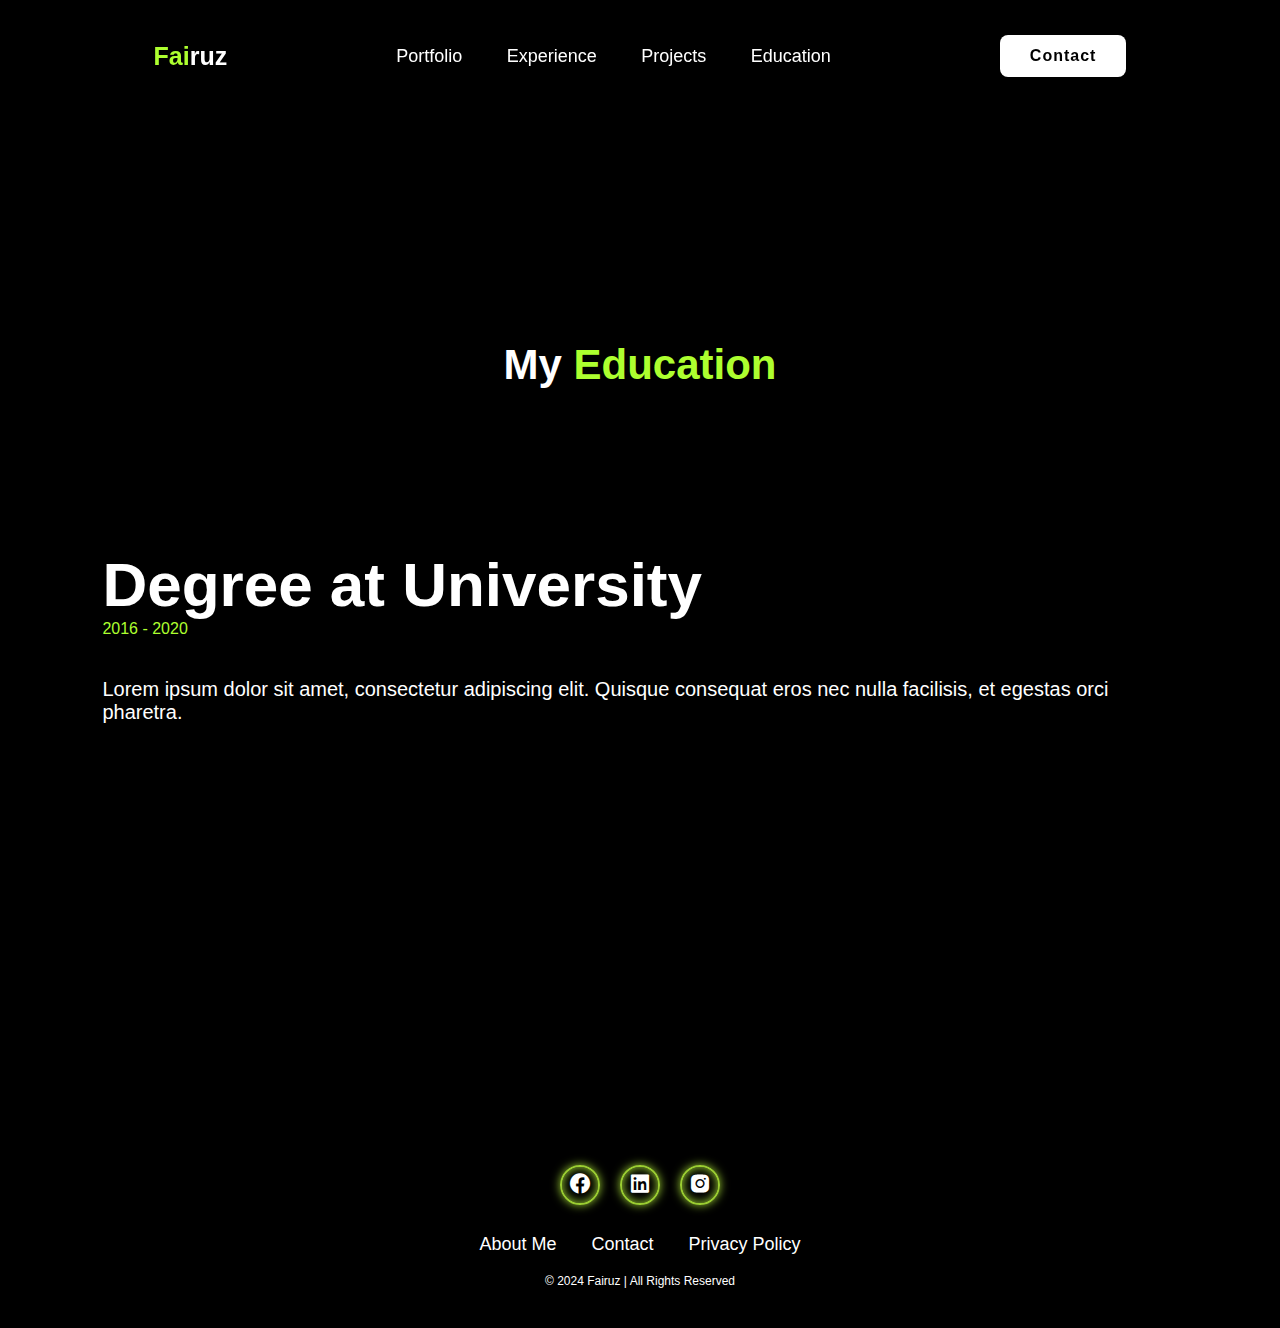
==== education.html @ f3a8c78b "Commit 1" ====
<!DOCTYPE html>
<html lang="en">
<head>
    <meta charset="UTF-8">
    <meta name="viewport" content="width=device-width, initial-scale=1.0">
    <title>Education - Portfolio M. Fairuz Abadi</title>
    <link rel="stylesheet" href="style.css">
    <link href='https://unpkg.com/boxicons@2.1.4/css/boxicons.min.css' rel='stylesheet'>
</head>
<body>
    <header class="header">
        <a href="index.html" class="logo"><span>Fai</span>ruz</a>
        <nav class="navbar">
            <a href="index.html">Portfolio</a>
            <a href="experience.html">Experience</a>
            <a href="projects.html">Projects</a>
            <a href="education.html" class="active">Education</a>
        </nav>
        <a href="#" class="contact">Contact</a>
    </header>

    <section class="education">
        <h2 class="heading">My <span>Education</span></h2>
        <div class="education-content">
            <div class="education-item">
                <h3>Degree at University</h3>
                <span>2016 - 2020</span>
                <p>Lorem ipsum dolor sit amet, consectetur adipiscing elit. Quisque consequat eros nec nulla facilisis, et egestas orci pharetra.</p>
            </div>
            <!-- Repeat for more education -->
        </div>
    </section>

    <footer class="footer">
        <div class="social">
            <a href="#"><i class='bx bxl-facebook-circle'></i></a>
            <a href="#"><i class='bx bxl-linkedin-square' ></i></a>
            <a href="#"><i class='bx bxl-instagram-alt' ></i></a>
        </div>

        <ul class="list">
            <li><a href="index.html">About Me</a></li>
            <li><a href="index.html#contact">Contact</a></li>
            <li><a href="#">Privacy Policy</a></li>
        </ul>

        <p class="copyright"> &copy; 2024 Fairuz | All Rights Reserved</p>
    </footer>
</body>
</html>
---- style.css ----
*{
    margin: 0;
    padding: 0;
    box-sizing: border-box;
    font-family: 'Poppins',sans-serif;
    text-decoration: none;
    list-style: none;
}

.header{
    position: fixed;
    top: 0;
    left: 0;
    width: 100%;
    padding: 35px 12%;
    background: rgba(0, 0, 0, 0.8);
    backdrop-filter: blur(10px);
    display: flex;
    justify-content: space-between;
    align-items: center;
    z-index: 100;
}

.logo{
    font-size: 25px;
    color: white;
    font-weight: 600;
    transition: 0.3s ease;
}

.logo:hover{
    color: greenyellow;
    text-shadow: 0 0 25px greenyellow,
                0 0 50px greenyellow;
    transform: scale(1.1);
}

span{
    color: greenyellow;
}

.navbar a{
    font-size: 18px;
    color: white;
    font-weight: 500;
    margin: 0 20px;
    border-bottom: 3px solid transparent;
    transition: 0.3s ease;
}

.navbar a:hover{
    color: greenyellow;
    border-bottom: 3px solid greenyellow;
}

.contact{
    padding: 10px 28px;
    background-color: white;
    color: black;
    border: 2px solid transparent ;
    border-radius: 8px;
    font-size: 16px;
    letter-spacing: 1px;
    font-weight: 600;
    transition: 0.3s ease;
}

.contact:hover{
    background-color: greenyellow;
    box-shadow: 0 0 25px greenyellow;
    color: white;
}

.home, .experience, .projects, .education {
    width: 100%;
    min-height: 125vh;
    background-color: rgb(241, 241, 241);
    display: flex;
    align-items: center;
    gap: 2em;
    padding: 30px 12% 0;
    padding-top: 150px;
}


.home-content, .experience-content, .projects-content, .education-content {
    max-width: 1500px;
}

.home-content h3, .experience h3, .projects h3, .education h3 {
    font-size: 42px;
}
.home-content h1, .experience h1, .projects h1, .education h1 {
    font-size: 62px;
    line-height: 1.2;
}
.home-content p, .experience p, .projects p, .education p {
    font-size: 18px;
    margin: 25px 0 30px;
}
.btn-box{
    width: 345px;
    display: flex;
    gap: 2em;
}
.btn-1{
    padding: 15px 28px;
    background-color: black;
    color: white;
    border: 2px solid transparent;
    border-radius: 8px;
    font-size: 18px;
    letter-spacing: 1px;
    font-weight: 600;
    transition: 0.3s ease;
    cursor: pointer;
}
.btn-1.btn-1:hover{
    background-color: white;
    color: black;
    border: 2px solid black;
}
.btn-2{
    padding: 15px 28px;
    background-color: yellowgreen;
    color: white;
    border: 2px solid black;
    border-radius: 8px;
    font-size: 18px;
    letter-spacing: 1px;
    font-weight: 600;
    transition: 0.3s ease;
    cursor: pointer;
}
.btn-2:hover{
    background-color: white;
    color: yellowgreen;
}

.img-box img{
    border-radius: 50%;
    width: 400px;
}

::-webkit-scrollbar{
    width: 15px;
}

::-webkit-scrollbar-thumb{
    background-color: greenyellow;
}
::-webkit-scrollbar-track{
    background-color: rgba(0, 0, 0, 0.6);
    width: 50px;
}

.about{
    display: flex;
    justify-content: center;
    align-items: center;
    padding: 12% 8%;
    gap: 10em;
    background: black;
}

.experience, .projects, .education {
    display: flex;
    justify-content: center;
    align-items: center;
    padding: 12% 8%;
    gap: 10em;
    background: black;
    flex-direction: column;
}

.about-img img, .experience-img img, .projects-img img, .education-img img {
    position: relative;
    width: 400px;
    box-shadow: 0 0 25px yellowgreen,
                0 0 50px yellowgreen;
    border-radius: 50%;
}

.about-content h2, .experience h2, .projects h2, .education h2 {
    text-align: left;
    color: white;
    font-size: 42px;
}
.about-content h3, .experience h3, .projects h3, .education h3 {
    font-size: 62px;
    color: white;
}
.about-content p, .experience p, .projects p, .education p {
    color: white;
    font-size: 20px;
    margin: 2em 0 3em;
}

.contact-form h2{
    text-align: center;
    margin-top: 3em;
    margin-bottom: 1em;
    font-size: 36px;
}
.contact-form form{
    max-width: 50em;
    margin: 1rem auto;
    text-align: center;
    margin-bottom: 3em;
}
.contact-form form .input-box{
    display: flex;
    justify-content: center;
    flex-wrap: wrap;
}
.contact-form form .input-box input,
.contact-form form textarea{
    width: 100%;
    padding: 1.5em;
    font-size: 18px;
    color: black;
    background: rgb(241, 241, 241);
    border-radius: .8rem ;
    margin: 1rem 0;
    resize: none;
}

.footer{
    position: relative;
    bottom: 0;
    width: 100%;
    padding: 40px 0;
    background-color: black;
}

.footer .social{
    text-align: center;
    padding-bottom: 25px;
    color: white;
}

.footer .social a{
    font-size: 24px;
    color: white;
    border: 2px solid yellowgreen;
    width: 40px;
    height: 40px;
    line-height: 38px;
    display: inline-block;
    text-align: center;
    border-radius: 50%;
    margin: 0 8px;
    box-shadow: inset 0 0 10px yellowgreen,
                0 0 10px yellowgreen;
    transition: 0.3s ease;
}

.footer .social a:hover{
    transform: scale(1.2)translateY(-10px);
    color: yellowgreen;
    border: 2px solid yellowgreen;
}
.footer ul{
    margin-top: 0;
    padding: 0;
    font-size: 18px;
    line-height: 1.6;
    margin-bottom: 0;
    text-align: center;
}
.footer ul li a{
    color: white;
    border-bottom: 3px solid transparent;
    transition: 0.3s ease;
}
.footer ul li a:hover{
    border-bottom: 3px solid yellowgreen;
}
.footer ul li{
    display: inline-block;
    padding: 0  15px;
}
.footer .copyright{
    margin-top: 15px;
    text-align: center;
    font-size: 12px;
    color: white;
}

/* Responsive Design */
@media (max-width: 768px) {
    .header {
        flex-direction: column;
        padding: 20px;
    }
    .navbar {
        display: flex;
        flex-direction: column;
        gap: 10px;
    }
    .home, .experience, .projects, .education {
        padding: 20px;
    }
    .about, .experience, .projects, .education {
        flex-direction: column;
        padding: 20px;
    }
    .about-img img, .experience-img img, .projects-img img, .education-img img {
        width: 200px;
    }
}
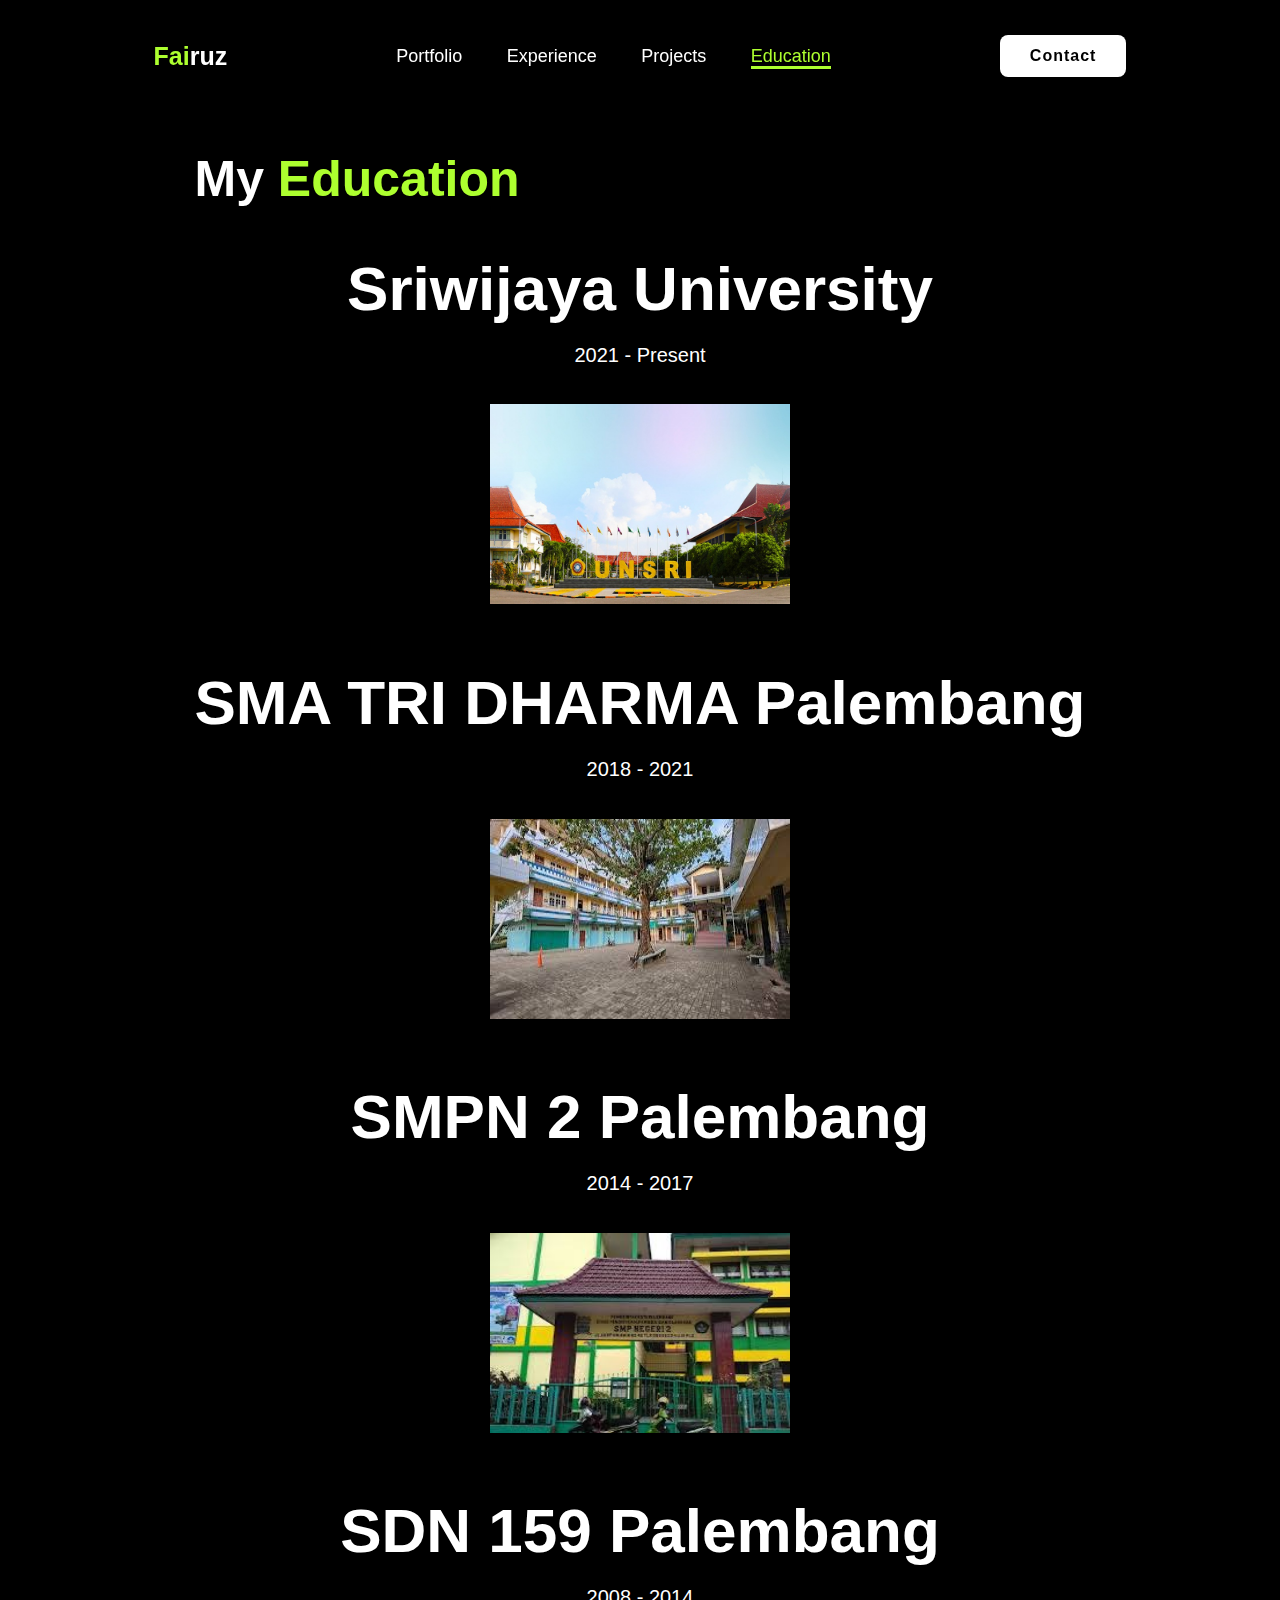
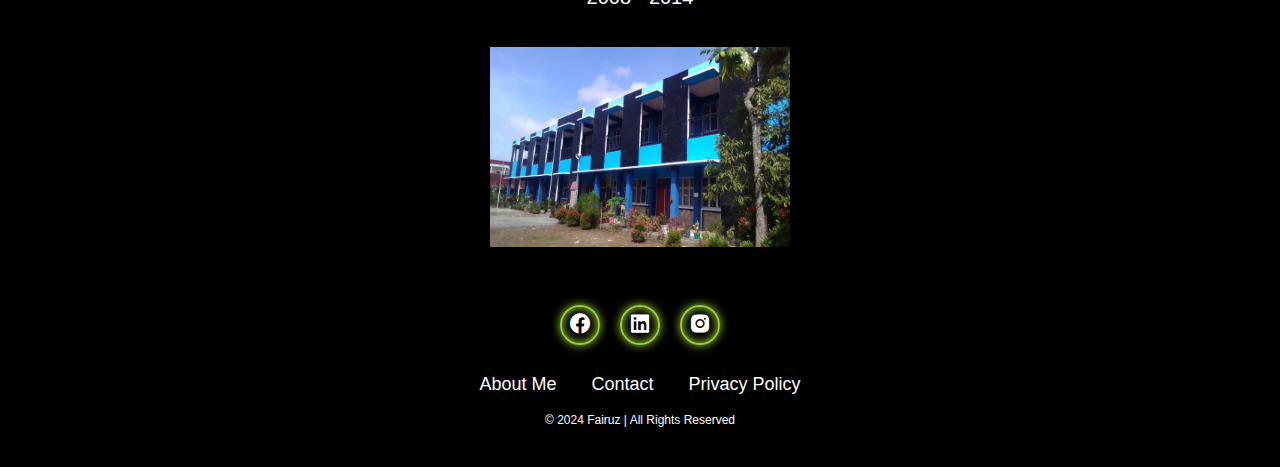
==== commit c609ea52: "Commit Final" ====
--- a/education.html
+++ b/education.html
@@ -3,7 +3,7 @@
 <head>
     <meta charset="UTF-8">
     <meta name="viewport" content="width=device-width, initial-scale=1.0">
-    <title>Education - Portfolio M. Fairuz Abadi</title>
+    <title>Education - M. Fairuz Abadi</title>
     <link rel="stylesheet" href="style.css">
     <link href='https://unpkg.com/boxicons@2.1.4/css/boxicons.min.css' rel='stylesheet'>
 </head>
@@ -20,31 +20,43 @@
     </header>
 
     <section class="education">
-        <h2 class="heading">My <span>Education</span></h2>
         <div class="education-content">
+            <h2>My <span>Education</span></h2>
             <div class="education-item">
-                <h3>Degree at University</h3>
-                <span>2016 - 2020</span>
-                <p>Lorem ipsum dolor sit amet, consectetur adipiscing elit. Quisque consequat eros nec nulla facilisis, et egestas orci pharetra.</p>
+                <h3>Sriwijaya University</h3>
+                <p>2021 - Present</p>
+                <img src="Univ.jpg" alt="Education 1">
             </div>
-            <!-- Repeat for more education -->
+            <div class="education-item">
+                <h3>SMA TRI DHARMA Palembang</h3>
+                <p>2018 - 2021</p>
+                <img src="SMA.jpg" alt="Education 2">
+            </div>
+            <div class="education-item">
+                <h3>SMPN 2 Palembang</h3>
+                <p>2014 - 2017</p>
+                <img src="SMP.jpg" alt="Education 2">
+            </div>
+            <div class="education-item">
+                <h3>SDN 159 Palembang</h3>
+                <p>2008 - 2014</p>
+                <img src="SD.jpg" alt="Education 2">
+            </div>
         </div>
     </section>
 
     <footer class="footer">
         <div class="social">
-            <a href="#"><i class='bx bxl-facebook-circle'></i></a>
-            <a href="#"><i class='bx bxl-linkedin-square' ></i></a>
-            <a href="#"><i class='bx bxl-instagram-alt' ></i></a>
+            <a href="https://www.facebook.com/fairusabadi123?locale=id_ID" target="_blank"><i class='bx bxl-facebook-circle'></i></a>
+            <a href="https://www.linkedin.com/in/fairuzabadi30/" target="_blank"><i class='bx bxl-linkedin-square' ></i></a>
+            <a href="https://www.instagram.com/fairuzabadii_/" target="_blank"><i class='bx bxl-instagram-alt' ></i></a>
         </div>
-
         <ul class="list">
             <li><a href="index.html">About Me</a></li>
             <li><a href="index.html#contact">Contact</a></li>
             <li><a href="#">Privacy Policy</a></li>
         </ul>
-
-        <p class="copyright"> &copy; 2024 Fairuz | All Rights Reserved</p>
+        <p class="copyright">&copy; 2024 Fairuz | All Rights Reserved</p>
     </footer>
 </body>
 </html>
--- a/style.css
+++ b/style.css
@@ -48,7 +48,8 @@
     transition: 0.3s ease;
 }
 
-.navbar a:hover{
+.navbar a:hover,
+.navbar a.active{
     color: greenyellow;
     border-bottom: 3px solid greenyellow;
 }
@@ -83,20 +84,21 @@
 }
 
 
-.home-content, .experience-content, .projects-content, .education-content {
+.home-content{
     max-width: 1500px;
 }
 
-.home-content h3, .experience h3, .projects h3, .education h3 {
+.home-content h3{
     font-size: 42px;
 }
-.home-content h1, .experience h1, .projects h1, .education h1 {
+.home-content h1 {
     font-size: 62px;
     line-height: 1.2;
 }
-.home-content p, .experience p, .projects p, .education p {
+.home-content p{
     font-size: 18px;
     margin: 25px 0 30px;
+    text-align: justify;
 }
 .btn-box{
     width: 345px;
@@ -164,16 +166,23 @@
 }
 
 .experience, .projects, .education {
-    display: flex;
+    display: flexbox;
     justify-content: center;
     align-items: center;
-    padding: 12% 8%;
     gap: 10em;
     background: black;
     flex-direction: column;
-}
-
-.about-img img, .experience-img img, .projects-img img, .education-img img {
+    align-content: center;
+}
+
+.education-content .education-item,.projects-content .project-item, .experience-content .experience-item{
+    display: grid;
+    place-items: center;
+    margin-top: 5%;
+}
+
+
+.about-img img{
     position: relative;
     width: 400px;
     box-shadow: 0 0 25px yellowgreen,
@@ -181,20 +190,39 @@
     border-radius: 50%;
 }
 
+
+.experience-item img, .project-item img, .education-item img {
+    position: relative;
+    width: 300px;
+    height: 200px;
+    align-items: center;
+    margin: 2%;
+}
+
+
 .about-content h2, .experience h2, .projects h2, .education h2 {
     text-align: left;
     color: white;
-    font-size: 42px;
+    font-size: 50px;
 }
 .about-content h3, .experience h3, .projects h3, .education h3 {
     font-size: 62px;
     color: white;
 }
-.about-content p, .experience p, .projects p, .education p {
+.about-content p{
     color: white;
     font-size: 20px;
     margin: 2em 0 3em;
-}
+    text-align: justify;
+}
+
+.experience p, .projects p, .education p {
+    color: white;
+    font-size: 20px;
+    margin: 20px 0;
+    text-align: justify;
+}
+
 
 .contact-form h2{
     text-align: center;
@@ -287,6 +315,8 @@
     color: white;
 }
 
+
+
 /* Responsive Design */
 @media (max-width: 768px) {
     .header {
